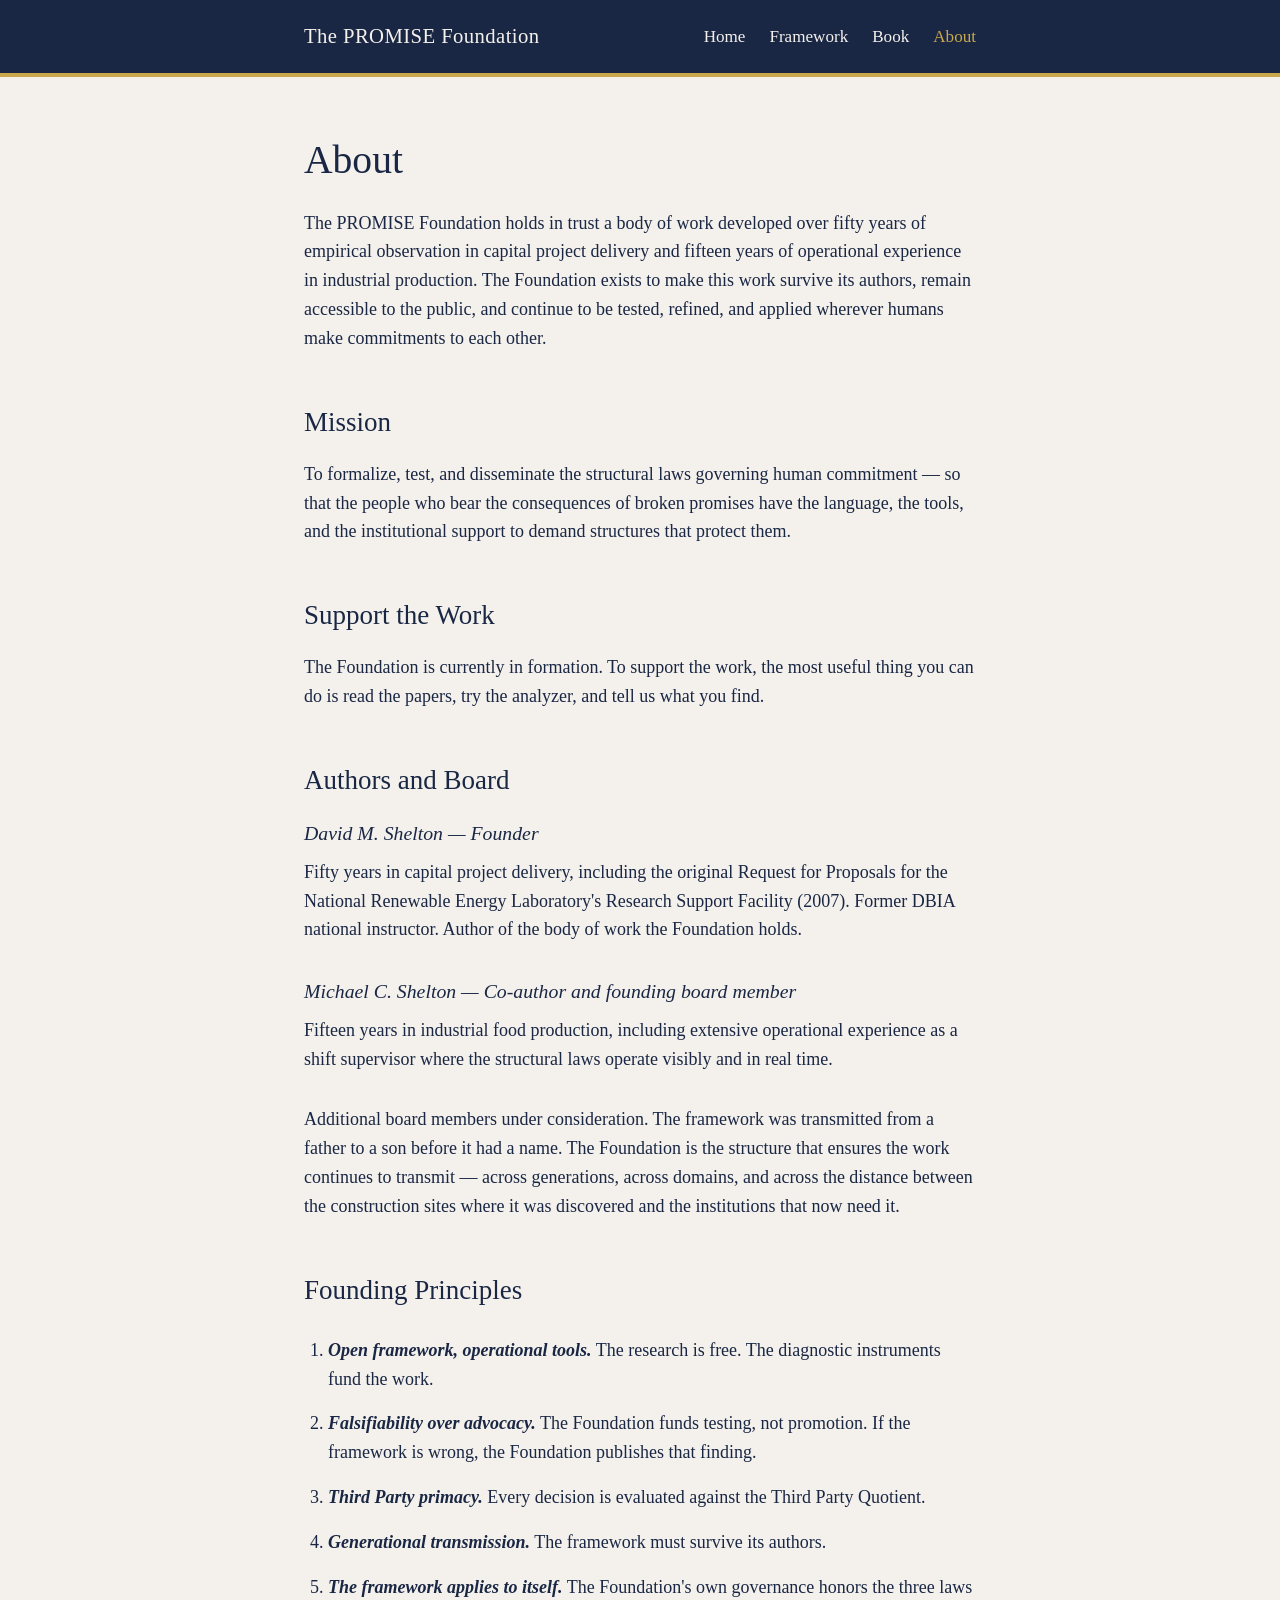
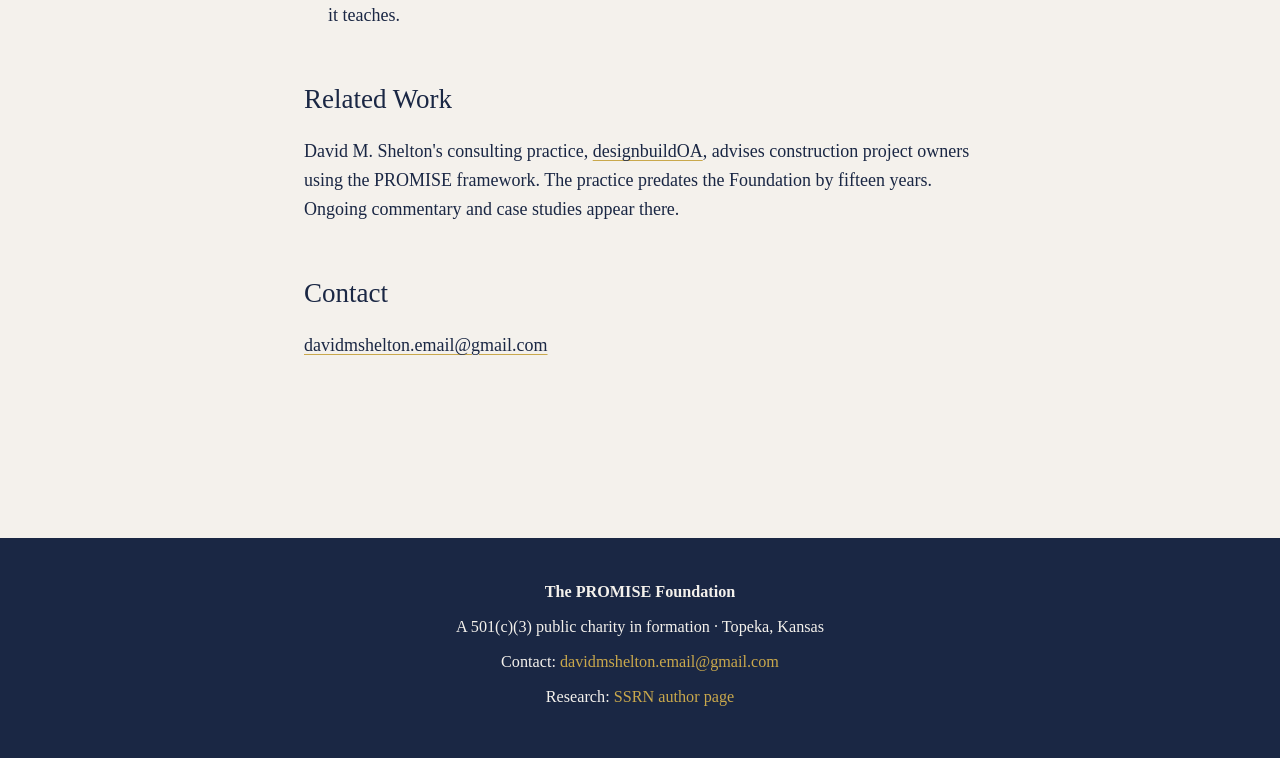
==== about.html @ 9bb54ab6 "Add files via upload" ====
<!DOCTYPE html>
<html lang="en">
<head>
  <meta charset="UTF-8">
  <meta name="viewport" content="width=device-width, initial-scale=1.0">
  <title>About — The PROMISE Foundation</title>
  <meta name="description" content="About The PROMISE Foundation, its mission, founding board, and principles.">
  <link rel="stylesheet" href="styles.css">
</head>
<body>

  <header>
    <div class="container">
      <div class="site-title">
        <a href="index.html">The PROMISE Foundation</a>
      </div>
      <nav>
        <ul>
          <li><a href="index.html">Home</a></li>
          <li><a href="framework.html">Framework</a></li>
          <li><a href="book.html">Book</a></li>
          <li><a href="about.html" class="active">About</a></li>
        </ul>
      </nav>
    </div>
  </header>

  <main>
    <div class="container">

      <h1>About</h1>

      <p>
        The PROMISE Foundation holds in trust a body of work developed over fifty years of empirical observation in capital project delivery and fifteen years of operational experience in industrial production. The Foundation exists to make this work survive its authors, remain accessible to the public, and continue to be tested, refined, and applied wherever humans make commitments to each other.
      </p>

      <h2>Mission</h2>

      <p>
        To formalize, test, and disseminate the structural laws governing human commitment — so that the people who bear the consequences of broken promises have the language, the tools, and the institutional support to demand structures that protect them.
      </p>

      <h2>Support the Work</h2>

      <p>
        The Foundation is currently in formation. To support the work, the most useful thing you can do is read the papers, try the analyzer, and tell us what you find.
      </p>

      <h2>Authors and Board</h2>

      <div class="author">
        <div class="author-name">David M. Shelton — Founder</div>
        <p>
          Fifty years in capital project delivery, including the original Request for Proposals for the National Renewable Energy Laboratory's Research Support Facility (2007). Former DBIA national instructor. Author of the body of work the Foundation holds.
        </p>
      </div>

      <div class="author">
        <div class="author-name">Michael C. Shelton — Co-author and founding board member</div>
        <p>
          Fifteen years in industrial food production, including extensive operational experience as a shift supervisor where the structural laws operate visibly and in real time.
        </p>
      </div>

      <p>
        Additional board members under consideration. The framework was transmitted from a father to a son before it had a name. The Foundation is the structure that ensures the work continues to transmit — across generations, across domains, and across the distance between the construction sites where it was discovered and the institutions that now need it.
      </p>

      <h2>Founding Principles</h2>

      <ol class="principles">
        <li>
          <em>Open framework, operational tools.</em> The research is free. The diagnostic instruments fund the work.
        </li>
        <li>
          <em>Falsifiability over advocacy.</em> The Foundation funds testing, not promotion. If the framework is wrong, the Foundation publishes that finding.
        </li>
        <li>
          <em>Third Party primacy.</em> Every decision is evaluated against the Third Party Quotient.
        </li>
        <li>
          <em>Generational transmission.</em> The framework must survive its authors.
        </li>
        <li>
          <em>The framework applies to itself.</em> The Foundation's own governance honors the three laws it teaches.
        </li>
      </ol>

      <h2>Related Work</h2>

      <p>
        David M. Shelton's consulting practice, <a href="https://www.designbuildoa.com" target="_blank" rel="noopener">designbuildOA</a>, advises construction project owners using the PROMISE framework. The practice predates the Foundation by fifteen years. Ongoing commentary and case studies appear there.
      </p>

      <h2>Contact</h2>

      <p>
        <a href="mailto:davidmshelton.email@gmail.com">davidmshelton.email@gmail.com</a>
      </p>

    </div>
  </main>

  <footer>
    <div class="container">
      <div class="footer-line"><strong>The PROMISE Foundation</strong></div>
      <div class="footer-line">A 501(c)(3) public charity in formation · Topeka, Kansas</div>
      <div class="footer-line">Contact: <a href="mailto:davidmshelton.email@gmail.com">davidmshelton.email@gmail.com</a></div>
      <div class="footer-line">Research: <a href="https://ssrn.com/author=10508137" target="_blank" rel="noopener">SSRN author page</a></div>
    </div>
  </footer>

</body>
</html>
---- styles.css ----
/* ============================================================
   The PROMISE Foundation — shared stylesheet
   Visual language: navy, gold, cream, Georgia serif
   Matches 3pq.online for family resemblance
   ============================================================ */

/* Reset and base */
* {
  margin: 0;
  padding: 0;
  box-sizing: border-box;
}

html {
  font-size: 18px;
  scroll-behavior: smooth;
}

body {
  font-family: Georgia, "Times New Roman", serif;
  line-height: 1.6;
  color: #1a2744;
  background: #f4f1ec;
  -webkit-font-smoothing: antialiased;
  -moz-osx-font-smoothing: grayscale;
}

/* Layout container */
.container {
  max-width: 720px;
  margin: 0 auto;
  padding: 0 24px;
}

/* Header / nav */
header {
  background: #1a2744;
  color: #f4f1ec;
  padding: 20px 0;
  border-bottom: 4px solid #c9a84c;
}

header .container {
  display: flex;
  justify-content: space-between;
  align-items: center;
  flex-wrap: wrap;
  gap: 12px;
}

.site-title {
  font-size: 1.15rem;
  font-weight: normal;
  letter-spacing: 0.02em;
}

.site-title a {
  color: #f4f1ec;
  text-decoration: none;
}

.site-title a:hover {
  color: #c9a84c;
}

nav ul {
  list-style: none;
  display: flex;
  gap: 24px;
  flex-wrap: wrap;
}

nav a {
  color: #f4f1ec;
  text-decoration: none;
  font-size: 0.95rem;
}

nav a:hover {
  color: #c9a84c;
}

nav a.active {
  color: #c9a84c;
}

/* Main content */
main {
  padding: 60px 0 80px;
}

h1 {
  font-size: 2.2rem;
  line-height: 1.2;
  margin-bottom: 24px;
  font-weight: normal;
  color: #1a2744;
}

h2 {
  font-size: 1.5rem;
  margin-top: 48px;
  margin-bottom: 16px;
  font-weight: normal;
  color: #1a2744;
}

h3 {
  font-size: 1.15rem;
  margin-top: 32px;
  margin-bottom: 12px;
  font-style: italic;
  font-weight: normal;
  color: #1a2744;
}

p {
  margin-bottom: 18px;
}

a {
  color: #1a2744;
  text-decoration: underline;
  text-decoration-color: #c9a84c;
  text-decoration-thickness: 1px;
  text-underline-offset: 3px;
}

a:hover {
  color: #c9a84c;
}

em {
  font-style: italic;
}

strong {
  font-weight: bold;
}

/* Tagline / subtitle on home */
.tagline {
  font-size: 1.3rem;
  font-style: italic;
  color: #1a2744;
  margin-bottom: 36px;
  border-left: 3px solid #c9a84c;
  padding-left: 18px;
}

/* Three-paths block on home */
.paths {
  margin: 48px 0;
  padding: 32px 0;
  border-top: 1px solid #c9a84c;
  border-bottom: 1px solid #c9a84c;
}

.paths h2 {
  margin-top: 0;
  margin-bottom: 20px;
  font-size: 1.1rem;
  text-transform: uppercase;
  letter-spacing: 0.08em;
  color: #1a2744;
}

.path-item {
  margin-bottom: 16px;
}

.path-item a {
  font-size: 1.1rem;
  text-decoration: none;
  color: #1a2744;
}

.path-item a::before {
  content: "→ ";
  color: #c9a84c;
}

.path-item a:hover {
  color: #c9a84c;
}

.path-item .desc {
  margin-top: 4px;
  margin-left: 24px;
  font-size: 0.95rem;
  color: #555;
}

/* Credibility note (italic block on home) */
.credibility {
  margin: 48px 0;
  padding: 24px 0;
  font-style: italic;
  color: #444;
  font-size: 0.95rem;
  border-top: 1px solid #ddd;
  border-bottom: 1px solid #ddd;
}

/* Papers list on framework page */
.papers {
  margin-top: 32px;
}

.paper {
  margin-bottom: 28px;
  padding-bottom: 20px;
  border-bottom: 1px solid #ddd;
}

.paper:last-child {
  border-bottom: none;
}

.paper-title {
  font-style: italic;
  font-size: 1.05rem;
  margin-bottom: 4px;
}

.paper-meta {
  font-size: 0.9rem;
  color: #555;
  margin-bottom: 8px;
}

.paper-link {
  font-size: 0.95rem;
}

.paper-link::before {
  content: "→ ";
  color: #c9a84c;
}

/* Equation block */
.equation {
  text-align: center;
  font-size: 1.3rem;
  margin: 24px 0;
  padding: 20px;
  background: white;
  border-left: 3px solid #c9a84c;
  font-family: Georgia, serif;
  letter-spacing: 0.03em;
}

/* Principles list (numbered) */
.principles {
  margin: 24px 0;
  padding-left: 24px;
}

.principles li {
  margin-bottom: 16px;
  line-height: 1.6;
}

.principles li em {
  color: #1a2744;
  font-weight: bold;
  font-style: italic;
}

/* Author bio block on About */
.author {
  margin-bottom: 32px;
}

.author-name {
  font-style: italic;
  font-size: 1.1rem;
  margin-bottom: 8px;
}

/* Footer */
footer {
  background: #1a2744;
  color: #f4f1ec;
  padding: 40px 0;
  margin-top: 80px;
  font-size: 0.9rem;
}

footer .container {
  text-align: center;
  line-height: 1.8;
}

footer a {
  color: #c9a84c;
  text-decoration: none;
}

footer a:hover {
  text-decoration: underline;
}

footer .footer-line {
  margin-bottom: 6px;
}

/* Responsive — phone */
@media (max-width: 600px) {
  html {
    font-size: 17px;
  }

  .container {
    padding: 0 18px;
  }

  header .container {
    flex-direction: column;
    align-items: flex-start;
  }

  nav ul {
    gap: 16px;
  }

  h1 {
    font-size: 1.8rem;
  }

  .tagline {
    font-size: 1.1rem;
  }

  main {
    padding: 40px 0 60px;
  }
}
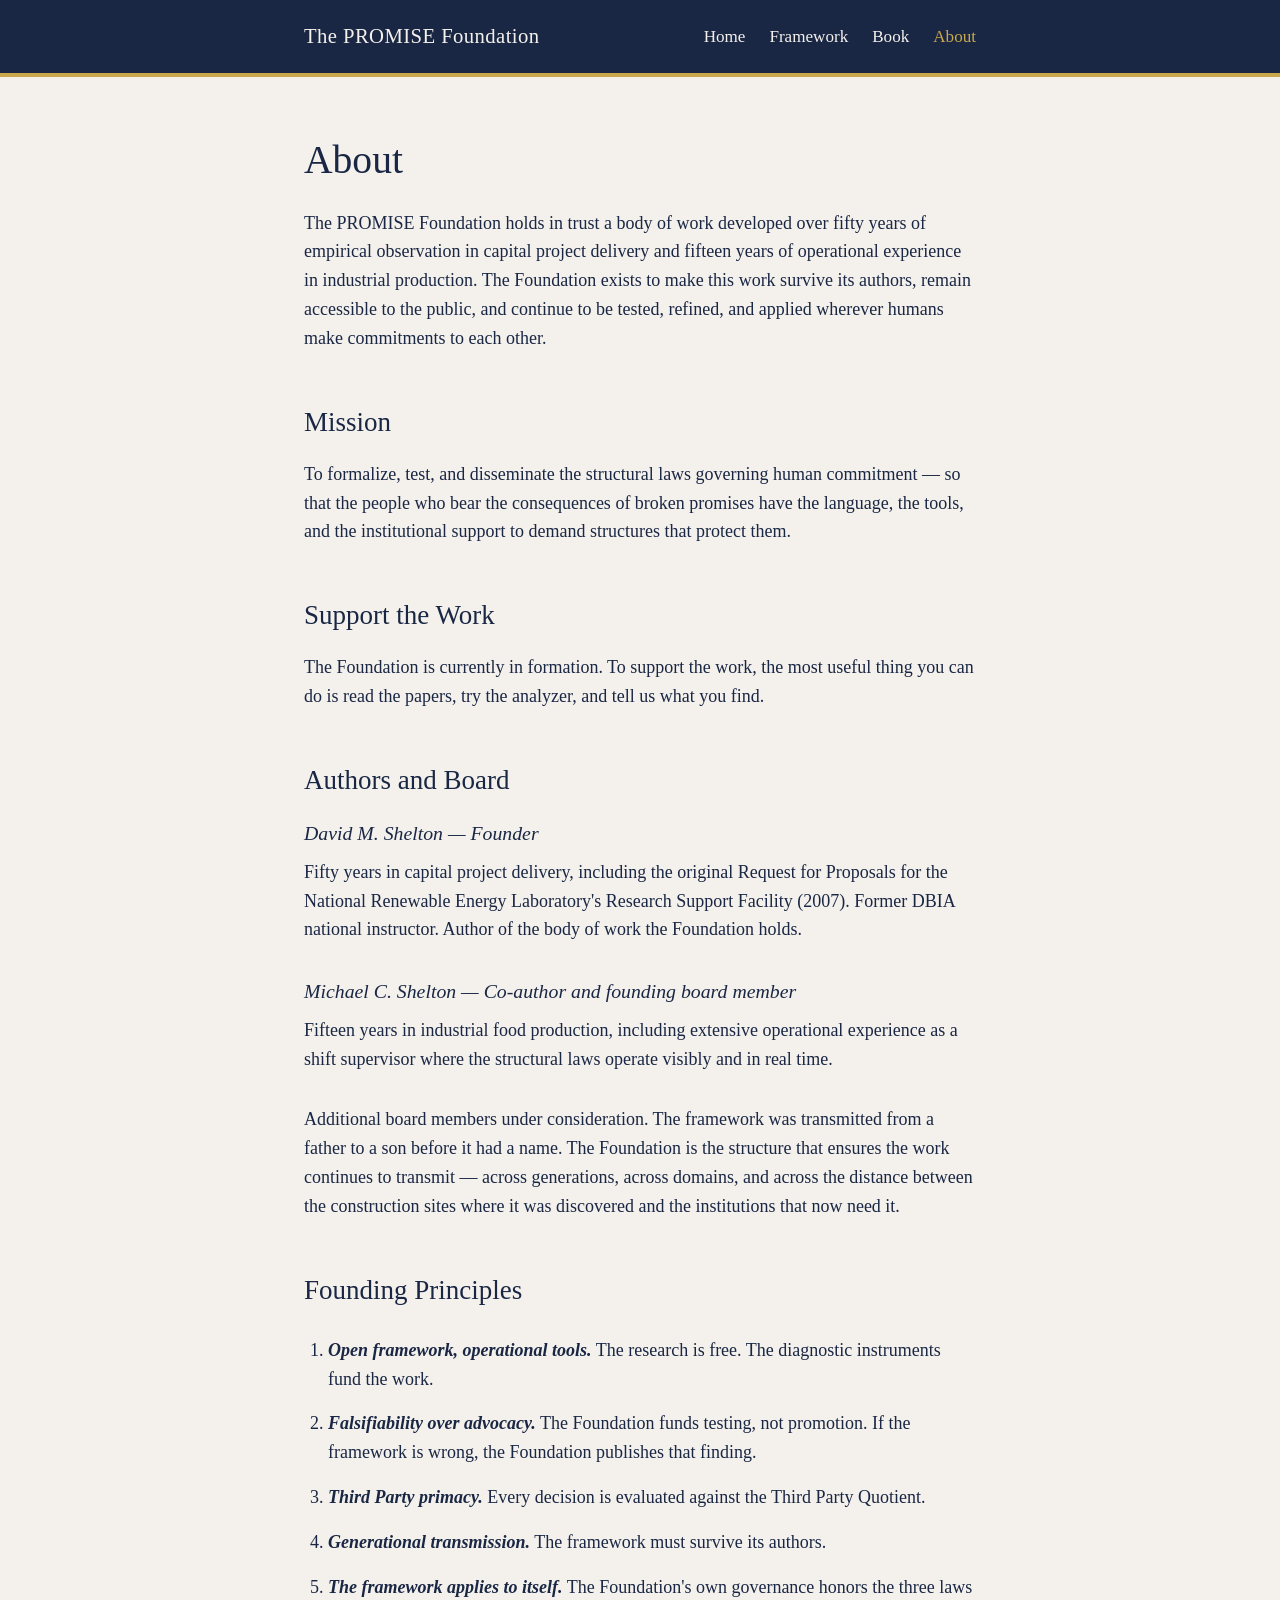
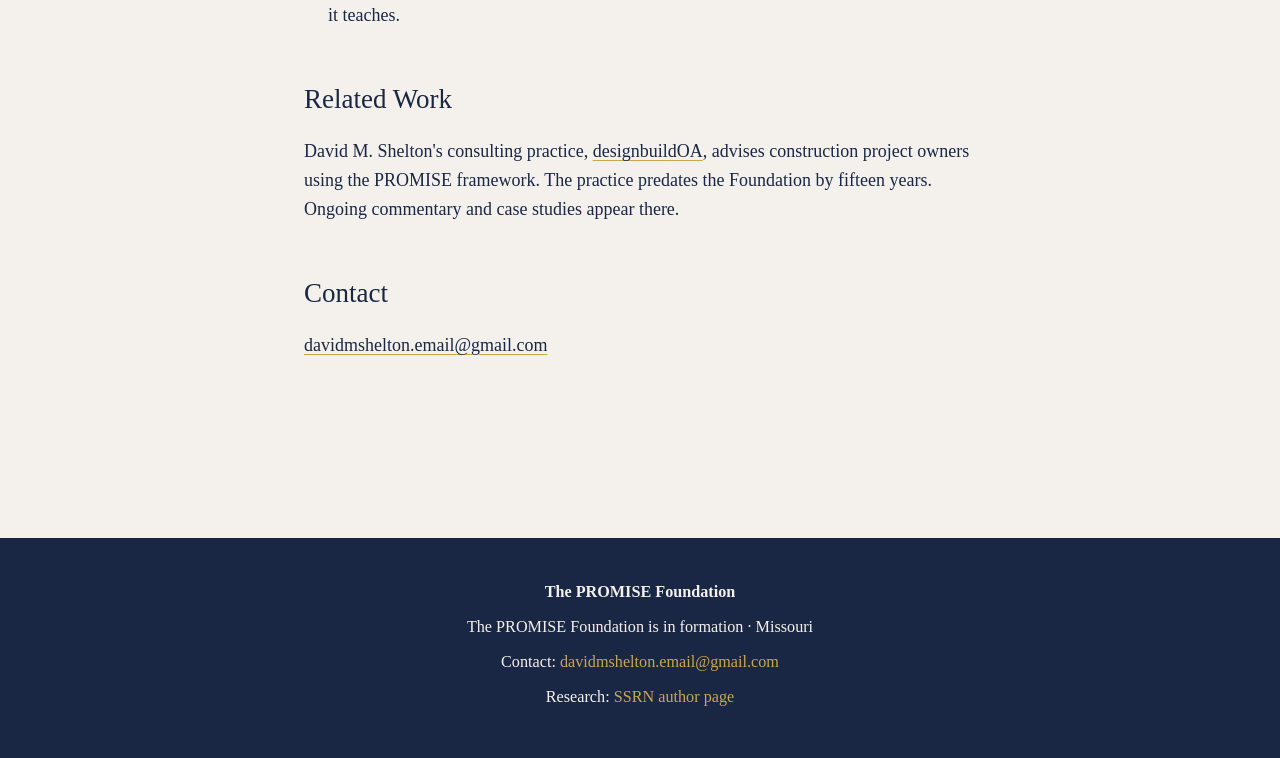
==== commit 509c6c83: "Update footer information for PROMISE Foundation" ====
--- a/about.html
+++ b/about.html
@@ -104,11 +104,11 @@
   <footer>
     <div class="container">
       <div class="footer-line"><strong>The PROMISE Foundation</strong></div>
-      <div class="footer-line">A 501(c)(3) public charity in formation · Topeka, Kansas</div>
+      <div class="footer-line">The PROMISE Foundation is in formation · Missouri</div>
       <div class="footer-line">Contact: <a href="mailto:davidmshelton.email@gmail.com">davidmshelton.email@gmail.com</a></div>
       <div class="footer-line">Research: <a href="https://ssrn.com/author=10508137" target="_blank" rel="noopener">SSRN author page</a></div>
     </div>
   </footer>
 
 </body>
-</html>+</html>
